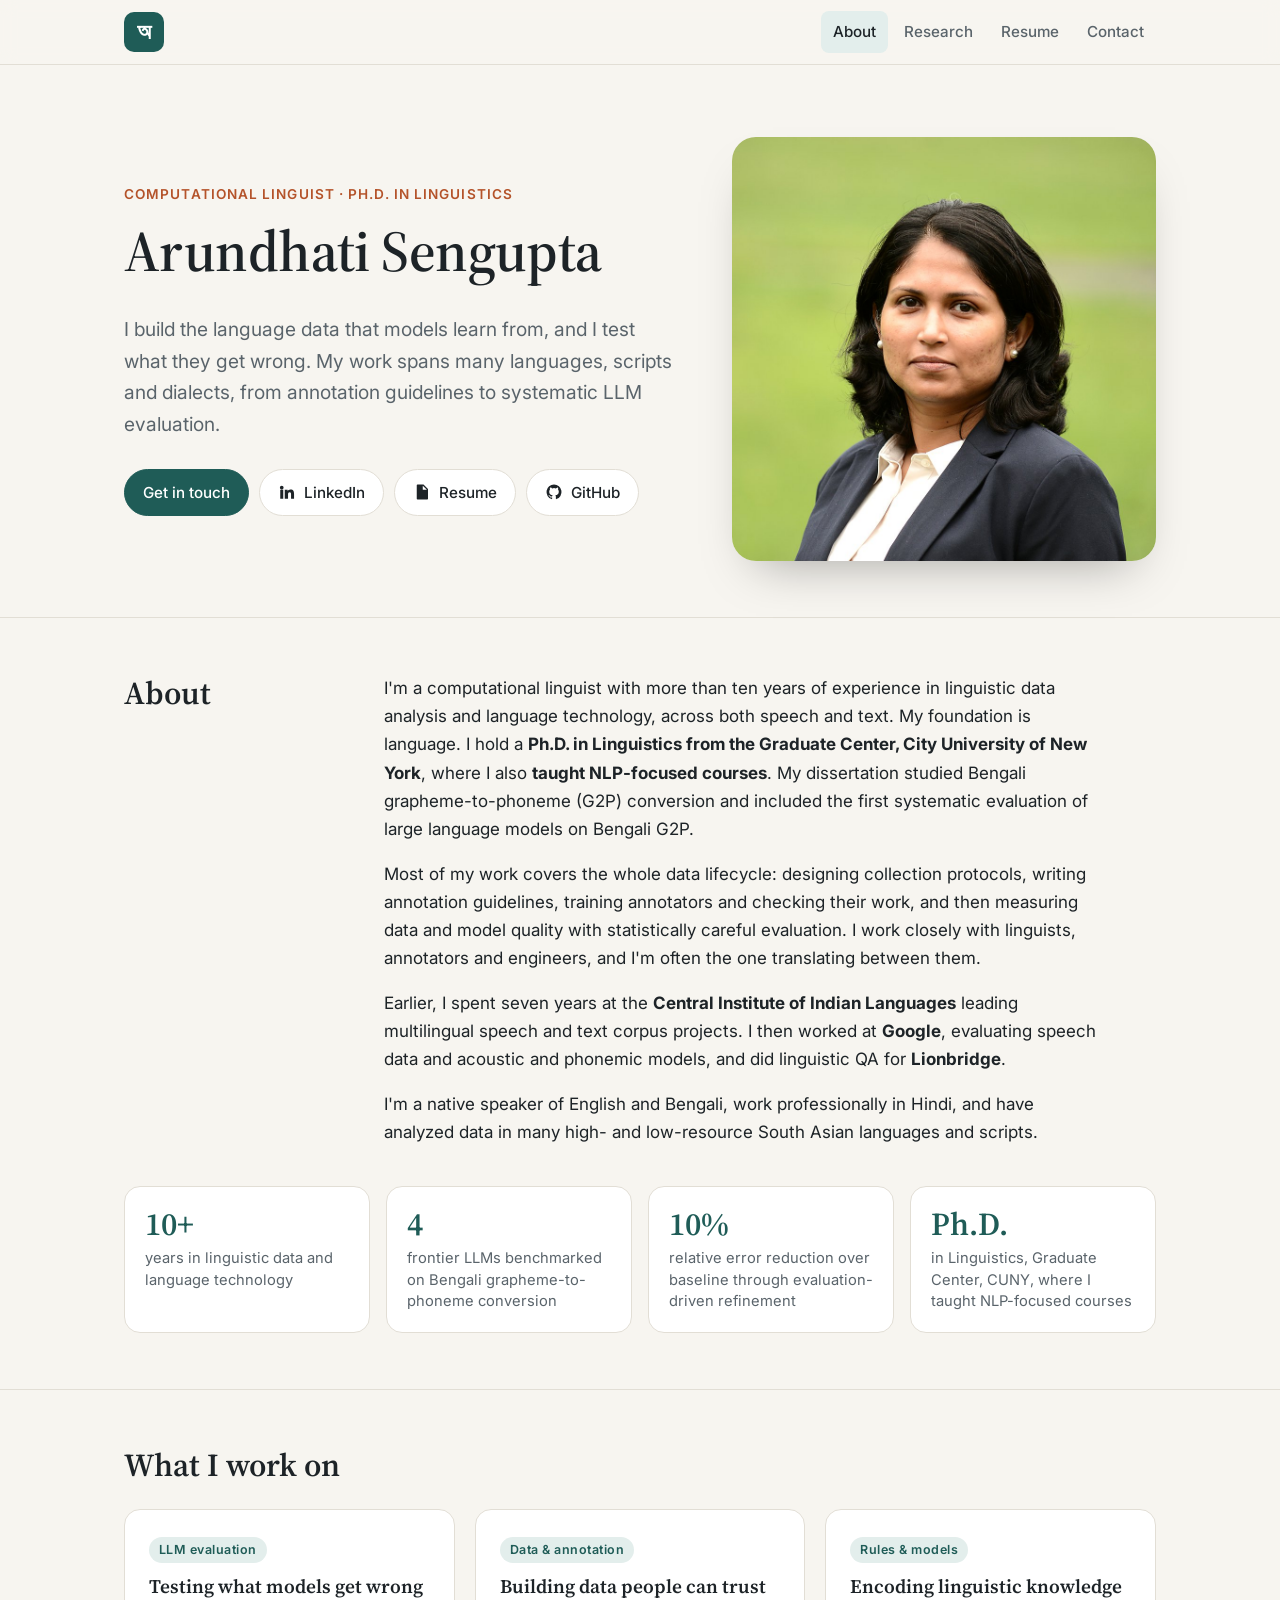
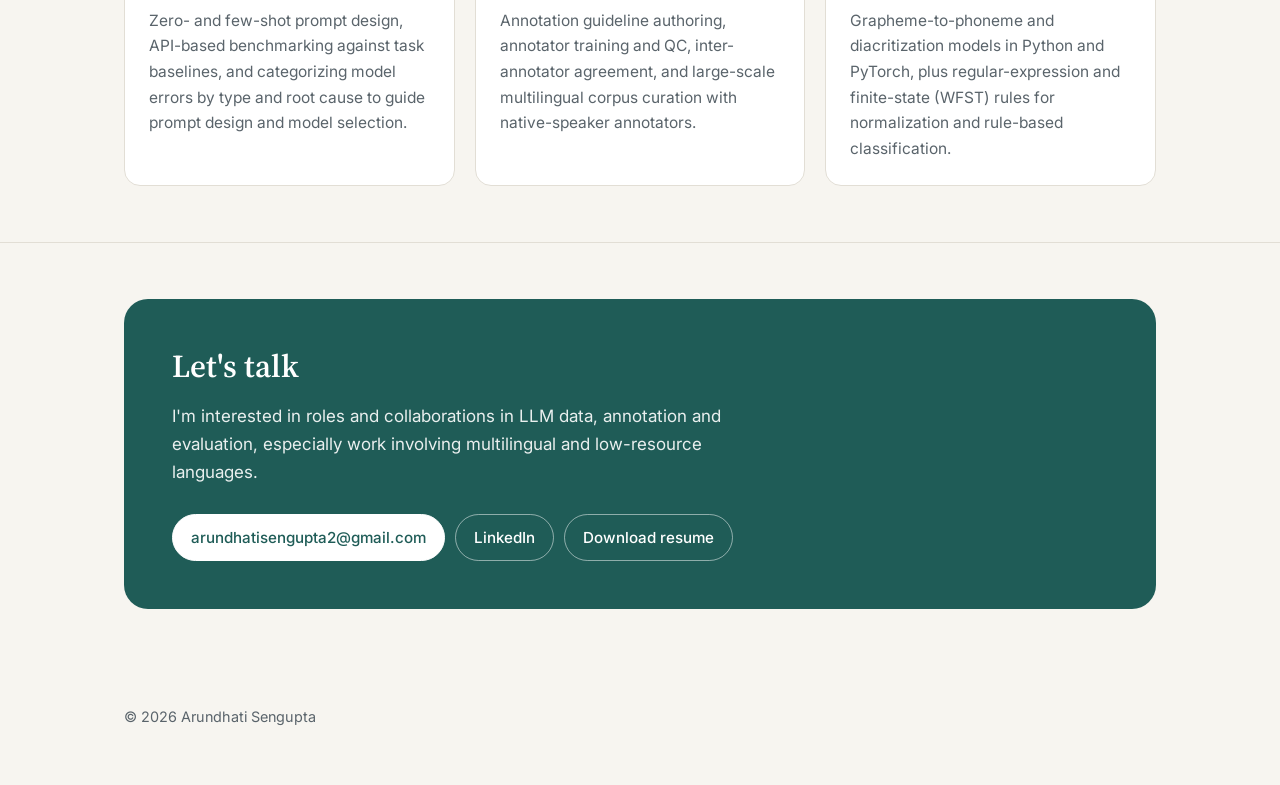
==== index.html @ 84b0c9b2 "Personal website Co-Authored-By: Claude Opus 5.5 <noreply@anthropic.com>" ====
<!DOCTYPE html>
<html lang="en">
<head>
  <meta charset="utf-8">
  <meta name="viewport" content="width=device-width, initial-scale=1">
  <title>Arundhati Sengupta | Computational Linguist</title>
  <meta name="description" content="Arundhati Sengupta: computational linguist working on LLM data, annotation and evaluation across many languages and scripts.">
  <meta property="og:title" content="Arundhati Sengupta | Computational Linguist">
  <meta property="og:description" content="LLM data, annotation and evaluation, grounded in linguistics.">
  <meta property="og:image" content="https://arundhati-sengupta.github.io/images/arundhati-sengupta.jpg">
  <link rel="icon" href="data:image/svg+xml,%3Csvg xmlns='http://www.w3.org/2000/svg' viewBox='0 0 64 64'%3E%3Crect width='64' height='64' rx='14' fill='%231f5c57'/%3E%3Ctext x='32' y='44' font-family='Georgia,serif' font-size='32' fill='%23ffffff' text-anchor='middle'%3E%E0%A6%85%3C/text%3E%3C/svg%3E">
  <link rel="preconnect" href="https://fonts.googleapis.com">
  <link rel="preconnect" href="https://fonts.gstatic.com" crossorigin>
  <link href="https://fonts.googleapis.com/css2?family=Source+Serif+4:opsz,wght@8..60,400;8..60,600&family=Inter:wght@400;500;600&display=swap" rel="stylesheet">
  <link rel="stylesheet" href="site.css">
</head>
<body>

<nav class="nav">
  <div class="wrap">
    <a class="brand" href="index.html" title="Home" lang="bn">অ</a>
    <ul>
      <li><a href="index.html" aria-current="page">About</a></li>
      <li><a href="research.html">Research</a></li>
      <li><a href="resume.html">Resume</a></li>
      <li><a href="#contact">Contact</a></li>
    </ul>
  </div>
</nav>

<header class="hero">
  <div class="wrap">
    <div>
      <p class="eyebrow">Computational Linguist · Ph.D. in Linguistics</p>
      <h1>Arundhati Sengupta</h1>
      <p class="lede">I build the language data that models learn from, and I test what they get wrong. My work spans many languages, scripts and dialects, from annotation guidelines to systematic LLM evaluation.</p>
      <div class="links">
        <a class="btn primary" href="#contact">Get in touch</a>
        <a class="btn" href="https://www.linkedin.com/in/arundhatisengupta/">
          <svg viewBox="0 0 24 24" aria-hidden="true"><path d="M4.98 3.5a2.5 2.5 0 1 1 0 5 2.5 2.5 0 0 1 0-5zM3 9h4v12H3zM9 9h3.8v1.7h.05c.53-1 1.83-2.05 3.77-2.05 4.03 0 4.78 2.65 4.78 6.1V21h-4v-5.6c0-1.34-.02-3.06-1.86-3.06-1.87 0-2.15 1.46-2.15 2.96V21H9z"/></svg>
          LinkedIn</a>
        <a class="btn" href="Arundhati_Sengupta_Resume.pdf">
          <svg viewBox="0 0 24 24" aria-hidden="true"><path d="M6 2h8l6 6v13a1 1 0 0 1-1 1H6a1 1 0 0 1-1-1V3a1 1 0 0 1 1-1zm7 1.5V9h5.5zM8 13h8v1.5H8zm0 3.5h8V18H8z"/></svg>
          Resume</a>
        <a class="btn" href="https://github.com/arundhati-sengupta">
          <svg viewBox="0 0 24 24" aria-hidden="true"><path d="M12 2a10 10 0 0 0-3.16 19.49c.5.09.68-.22.68-.48v-1.7c-2.78.6-3.37-1.34-3.37-1.34-.45-1.16-1.11-1.47-1.11-1.47-.91-.62.07-.61.07-.61 1 .07 1.53 1.03 1.53 1.03.9 1.52 2.34 1.08 2.91.83.09-.65.35-1.08.63-1.33-2.22-.25-4.55-1.11-4.55-4.94 0-1.09.39-1.98 1.03-2.68-.1-.25-.45-1.27.1-2.65 0 0 .84-.27 2.75 1.02a9.6 9.6 0 0 1 5 0c1.91-1.3 2.75-1.02 2.75-1.02.55 1.38.2 2.4.1 2.65.64.7 1.03 1.59 1.03 2.68 0 3.84-2.34 4.68-4.57 4.93.36.31.68.92.68 1.85v2.75c0 .27.18.58.69.48A10 10 0 0 0 12 2z"/></svg>
          GitHub</a>
      </div>
    </div>
    <div class="photo">
      <img src="images/arundhati-sengupta.jpg" alt="Portrait of Arundhati Sengupta" width="900" height="900">
    </div>
  </div>
</header>

<section id="about">
  <div class="wrap section-head">
    <h2>About</h2>
    <div class="prose">
      <p>I'm a computational linguist with more than ten years of experience in linguistic data analysis and language technology, across both speech and text. My foundation is language. I hold a <strong>Ph.D. in Linguistics from the Graduate Center, City University of New York</strong>, where I also <strong>taught NLP-focused courses</strong>. My dissertation studied Bengali grapheme-to-phoneme (G2P) conversion and included the first systematic evaluation of large language models on Bengali G2P.</p>
      <p>Most of my work covers the whole data lifecycle: designing collection protocols, writing annotation guidelines, training annotators and checking their work, and then measuring data and model quality with statistically careful evaluation. I work closely with linguists, annotators and engineers, and I'm often the one translating between them.</p>
      <p>Earlier, I spent seven years at the <strong>Central Institute of Indian Languages</strong> leading multilingual speech and text corpus projects. I then worked at <strong>Google</strong>, evaluating speech data and acoustic and phonemic models, and did linguistic QA for <strong>Lionbridge</strong>.</p>
      <p>I'm a native speaker of English and Bengali, work professionally in Hindi, and have analyzed data in many high- and low-resource South Asian languages and scripts.</p>
    </div>
  </div>
  <div class="wrap">
    <div class="stats">
      <div><strong>10+</strong><span>years in linguistic data and language technology</span></div>
      <div><strong>4</strong><span>frontier LLMs benchmarked on Bengali grapheme-to-phoneme conversion</span></div>
      <div><strong>10%</strong><span>relative error reduction over baseline through evaluation-driven refinement</span></div>
      <div><strong>Ph.D.</strong><span>in Linguistics, Graduate Center, CUNY, where I taught NLP-focused courses</span></div>
    </div>
  </div>
</section>

<section id="focus">
  <div class="wrap">
    <h2>What I work on</h2>
    <div class="cards">
      <div class="card">
        <span class="tag">LLM evaluation</span>
        <h3>Testing what models get wrong</h3>
        <p>Zero- and few-shot prompt design, API-based benchmarking against task baselines, and categorizing model errors by type and root cause to guide prompt design and model selection.</p>
      </div>
      <div class="card">
        <span class="tag">Data &amp; annotation</span>
        <h3>Building data people can trust</h3>
        <p>Annotation guideline authoring, annotator training and QC, inter-annotator agreement, and large-scale multilingual corpus curation with native-speaker annotators.</p>
      </div>
      <div class="card">
        <span class="tag">Rules &amp; models</span>
        <h3>Encoding linguistic knowledge</h3>
        <p>Grapheme-to-phoneme and diacritization models in Python and PyTorch, plus regular-expression and finite-state (WFST) rules for normalization and rule-based classification.</p>
      </div>
    </div>
  </div>
</section>

<section id="contact">
  <div class="wrap">
    <div class="contact">
      <h2>Let's talk</h2>
      <p>I'm interested in roles and collaborations in LLM data, annotation and evaluation, especially work involving multilingual and low-resource languages.</p>
      <div class="links">
        <a class="btn" href="mailto:arundhatisengupta2@gmail.com">arundhatisengupta2@gmail.com</a>
        <a class="btn ghost" href="https://www.linkedin.com/in/arundhatisengupta/">LinkedIn</a>
        <a class="btn ghost" href="Arundhati_Sengupta_Resume.pdf">Download resume</a>
      </div>
    </div>
  </div>
</section>

<footer>
  <div class="wrap">© 2026 Arundhati Sengupta</div>
</footer>

</body>
</html>
---- site.css ----
:root {
  --bg: #f7f5f0;
  --surface: #ffffff;
  --ink: #1d2327;
  --muted: #5a646b;
  --line: #e2ded5;
  --accent: #1f5c57;
  --accent-soft: #e3eeec;
  --accent-ink: #ffffff;
  --warm: #b4532a;
  --serif: "Source Serif 4", Georgia, "Times New Roman", serif;
  --sans: "Inter", system-ui, -apple-system, "Segoe UI", sans-serif;
}

@media (prefers-color-scheme: dark) {
  :root {
    --bg: #14191b;
    --surface: #1b2225;
    --ink: #e8ebe9;
    --muted: #a3adb1;
    --line: #2c3539;
    --accent: #6fb8ae;
    --accent-soft: #1f3331;
    --accent-ink: #0f1a19;
    --warm: #e08a62;
  }
}

* { box-sizing: border-box; }
html { scroll-behavior: smooth; }
body {
  margin: 0;
  background: var(--bg);
  color: var(--ink);
  font: 400 17px/1.65 var(--sans);
  -webkit-font-smoothing: antialiased;
}
img { max-width: 100%; height: auto; display: block; }
a { color: var(--accent); text-underline-offset: 3px; }
a:hover { color: var(--warm); }
h1, h2, h3 { font-family: var(--serif); font-weight: 600; line-height: 1.2; margin: 0 0 .5em; }
h1 { font-size: clamp(2.4rem, 6vw, 3.6rem); letter-spacing: -.01em; }
h2 { font-size: clamp(1.6rem, 3.5vw, 2rem); }
h3 { font-size: 1.2rem; }
p { margin: 0 0 1em; }

.wrap { max-width: 1080px; margin: 0 auto; padding: 0 24px; }

/* Navigation */
.nav {
  position: sticky; top: 0; z-index: 10;
  background: color-mix(in srgb, var(--bg) 88%, transparent);
  backdrop-filter: blur(8px);
  border-bottom: 1px solid var(--line);
}
.nav .wrap { display: flex; align-items: center; justify-content: space-between; height: 64px; }
.brand {
  display: grid; place-items: center;
  width: 40px; height: 40px; border-radius: 10px;
  background: var(--accent); color: var(--accent-ink);
  font: 600 1.35rem/1 var(--serif); text-decoration: none;
}
.brand:hover { color: var(--accent-ink); background: var(--warm); }
.nav ul { display: flex; gap: 4px; list-style: none; margin: 0; padding: 0; }
.nav a:not(.brand) {
  display: block; padding: 8px 12px; border-radius: 8px;
  color: var(--muted); text-decoration: none; font-weight: 500; font-size: .95rem;
}
.nav a:not(.brand):hover, .nav a[aria-current="page"] { color: var(--ink); background: var(--accent-soft); }

/* Hero */
.hero { padding: 72px 0 56px; }
.hero .wrap { display: grid; grid-template-columns: 1.3fr 1fr; gap: 56px; align-items: center; }
.eyebrow {
  color: var(--warm); font-weight: 600; font-size: .85rem;
  letter-spacing: .08em; text-transform: uppercase; margin-bottom: .8em;
}
.lede { font-size: 1.2rem; color: var(--muted); max-width: 36em; }
.links { display: flex; flex-wrap: wrap; gap: 10px; margin-top: 28px; }
.btn {
  display: inline-flex; align-items: center; gap: 8px;
  padding: 10px 18px; border-radius: 999px;
  border: 1px solid var(--line); background: var(--surface);
  color: var(--ink); text-decoration: none; font-weight: 500; font-size: .95rem;
}
.btn svg { width: 18px; height: 18px; fill: currentColor; }
.btn:hover { border-color: var(--accent); color: var(--accent); }
.btn.primary { background: var(--accent); border-color: var(--accent); color: var(--accent-ink); }
.btn.primary:hover { background: var(--warm); border-color: var(--warm); color: var(--accent-ink); }
.photo img {
  border-radius: 24px; aspect-ratio: 1; object-fit: cover;
  box-shadow: 0 24px 48px -24px rgba(0, 0, 0, .35);
}

/* Sections */
section { padding: 56px 0; border-top: 1px solid var(--line); }
.section-head { display: grid; grid-template-columns: 220px 1fr; gap: 40px; }
.prose { max-width: 42em; }
.prose p:last-child { margin-bottom: 0; }

.stats {
  display: grid; grid-template-columns: repeat(4, 1fr); gap: 16px; margin-top: 40px;
}
.stats div { background: var(--surface); border: 1px solid var(--line); border-radius: 16px; padding: 20px; }
.stats strong { display: block; font: 600 2rem/1.1 var(--serif); color: var(--accent); margin-bottom: 6px; }
.stats span { color: var(--muted); font-size: .92rem; line-height: 1.45; display: block; }

.cards { display: grid; grid-template-columns: repeat(3, 1fr); gap: 20px; margin-top: 24px; }
.card { background: var(--surface); border: 1px solid var(--line); border-radius: 16px; padding: 24px; }
.card p { color: var(--muted); margin: 0; font-size: .97rem; }
.tag {
  display: inline-block; font-size: .78rem; font-weight: 600; letter-spacing: .04em;
  color: var(--accent); background: var(--accent-soft);
  padding: 3px 10px; border-radius: 999px; margin-bottom: 12px;
}

/* Page header (inner pages) */
.page-head { padding: 64px 0 32px; }
.page-head .lede { margin: 0; }

/* Timeline / entries */
.entry { display: grid; grid-template-columns: 180px 1fr; gap: 32px; padding: 24px 0; border-top: 1px solid var(--line); }
.entry:first-of-type { border-top: 0; }
.entry .when { color: var(--muted); font-size: .92rem; padding-top: 4px; }
.entry h3 { margin-bottom: .15em; }
.entry .where { color: var(--warm); font-weight: 500; margin-bottom: .6em; }
.entry ul { margin: 0; padding-left: 1.1em; }
.entry li { margin-bottom: .4em; }
.entry li::marker { color: var(--accent); }

.skills { display: grid; grid-template-columns: repeat(2, 1fr); gap: 20px; }
.skills h3 { font-family: var(--sans); font-size: .85rem; letter-spacing: .06em; text-transform: uppercase; color: var(--accent); }
.skills p { margin: 0; color: var(--muted); }

.pubs { list-style: none; margin: 0; padding: 0; }
.pubs li { padding: 18px 0; border-top: 1px solid var(--line); }
.pubs li:first-child { border-top: 0; }
.pubs .year { font-weight: 600; color: var(--accent); margin-right: 8px; }

/* Contact */
.contact { background: var(--accent); color: var(--accent-ink); border-radius: 24px; padding: 48px; }
.contact h2 { color: var(--accent-ink); }
.contact p { opacity: .9; max-width: 36em; }
.contact .btn { background: var(--accent-ink); color: var(--accent); border-color: var(--accent-ink); }
.contact .btn:hover { background: transparent; color: var(--accent-ink); }
.contact .btn.ghost { background: transparent; color: var(--accent-ink); border-color: color-mix(in srgb, var(--accent-ink) 50%, transparent); }
.contact .btn.ghost:hover { border-color: var(--accent-ink); }

footer { padding: 40px 0 56px; color: var(--muted); font-size: .9rem; }

/* Responsive */
@media (max-width: 860px) {
  .hero .wrap { grid-template-columns: 1fr; gap: 32px; }
  .hero .photo { order: -1; max-width: 280px; }
  .section-head { grid-template-columns: 1fr; gap: 8px; }
  .stats { grid-template-columns: repeat(2, 1fr); }
  .cards, .skills { grid-template-columns: 1fr; }
  .entry { grid-template-columns: 1fr; gap: 4px; }
}
@media (max-width: 520px) {
  .wrap { padding: 0 16px; }
  .hero { padding: 40px 0; }
  .nav a:not(.brand) { padding: 8px 8px; font-size: .9rem; }
  .contact { padding: 32px 24px; }
}
@media (max-width: 400px) {
  .brand { width: 34px; height: 34px; font-size: 1.15rem; }
  .nav a:not(.brand) { padding: 6px 6px; font-size: .85rem; }
}
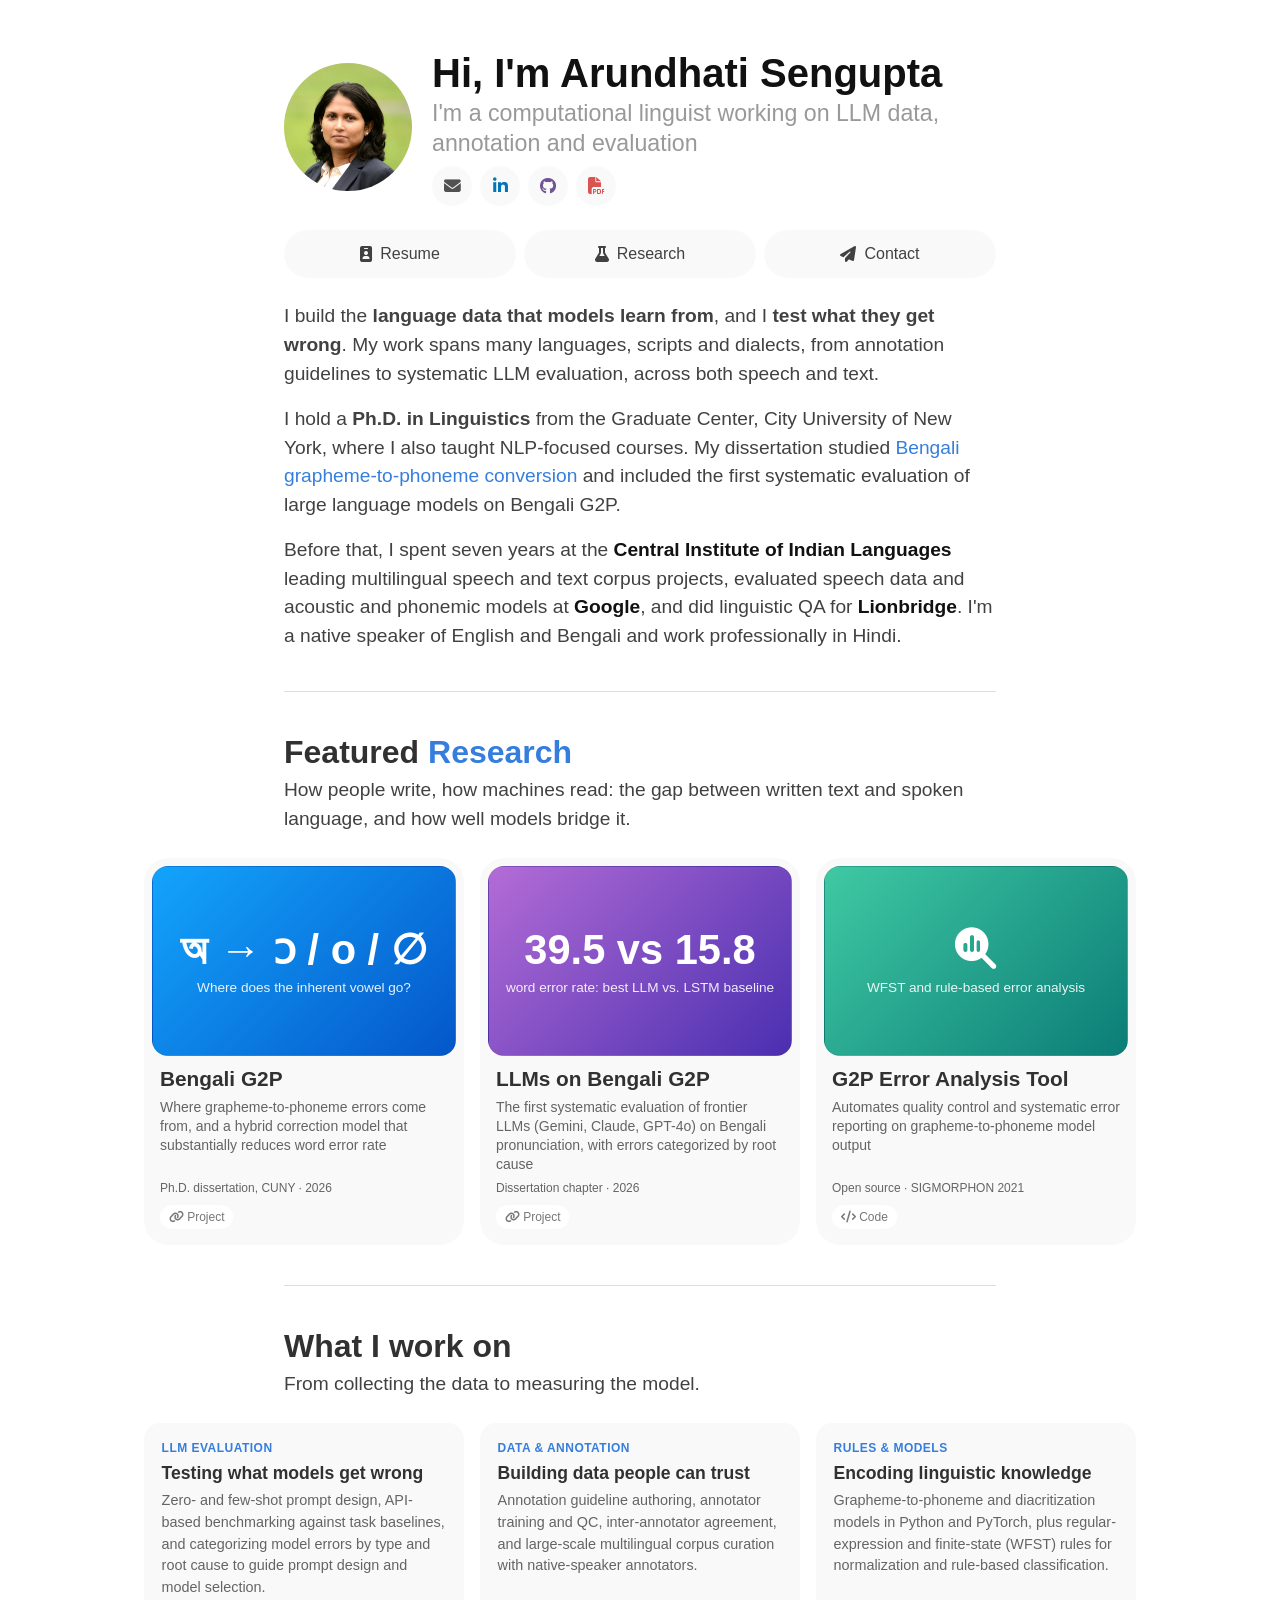
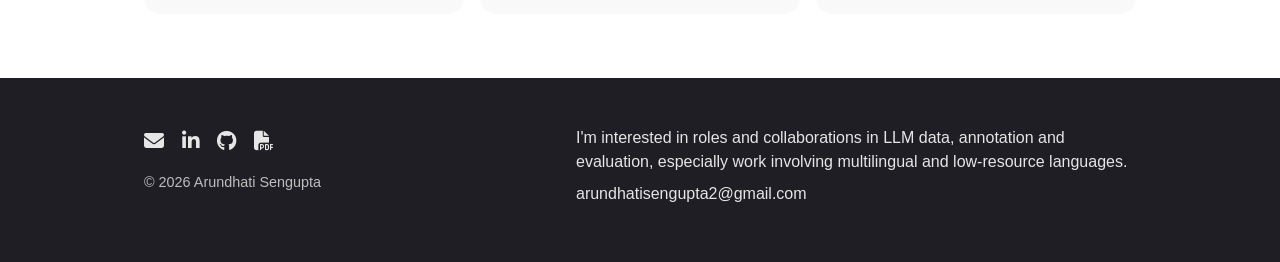
==== commit 5ae62650: "Redesign site and update resume to latest CV Co-Authored-By: Claude Opus 5.5 <noreply@anthropic.com>" ====
--- a/index.html
+++ b/index.html
@@ -8,110 +8,120 @@
   <meta property="og:title" content="Arundhati Sengupta | Computational Linguist">
   <meta property="og:description" content="LLM data, annotation and evaluation, grounded in linguistics.">
   <meta property="og:image" content="https://arundhati-sengupta.github.io/images/arundhati-sengupta.jpg">
-  <link rel="icon" href="data:image/svg+xml,%3Csvg xmlns='http://www.w3.org/2000/svg' viewBox='0 0 64 64'%3E%3Crect width='64' height='64' rx='14' fill='%231f5c57'/%3E%3Ctext x='32' y='44' font-family='Georgia,serif' font-size='32' fill='%23ffffff' text-anchor='middle'%3E%E0%A6%85%3C/text%3E%3C/svg%3E">
-  <link rel="preconnect" href="https://fonts.googleapis.com">
-  <link rel="preconnect" href="https://fonts.gstatic.com" crossorigin>
-  <link href="https://fonts.googleapis.com/css2?family=Source+Serif+4:opsz,wght@8..60,400;8..60,600&family=Inter:wght@400;500;600&display=swap" rel="stylesheet">
+  <link rel="icon" href="data:image/svg+xml,%3Csvg xmlns='http://www.w3.org/2000/svg' viewBox='0 0 64 64'%3E%3Crect width='64' height='64' rx='32' fill='%23357edd'/%3E%3Ctext x='32' y='44' font-family='Georgia,serif' font-size='32' fill='%23ffffff' text-anchor='middle'%3E%E0%A6%85%3C/text%3E%3C/svg%3E">
+  <link rel="stylesheet" href="https://cdnjs.cloudflare.com/ajax/libs/font-awesome/6.7.1/css/all.min.css">
   <link rel="stylesheet" href="site.css">
 </head>
 <body>
 
-<nav class="nav">
-  <div class="wrap">
-    <a class="brand" href="index.html" title="Home" lang="bn">অ</a>
-    <ul>
-      <li><a href="index.html" aria-current="page">About</a></li>
-      <li><a href="research.html">Research</a></li>
-      <li><a href="resume.html">Resume</a></li>
-      <li><a href="#contact">Contact</a></li>
-    </ul>
-  </div>
-</nav>
-
-<header class="hero">
-  <div class="wrap">
-    <div>
-      <p class="eyebrow">Computational Linguist · Ph.D. in Linguistics</p>
-      <h1>Arundhati Sengupta</h1>
-      <p class="lede">I build the language data that models learn from, and I test what they get wrong. My work spans many languages, scripts and dialects, from annotation guidelines to systematic LLM evaluation.</p>
-      <div class="links">
-        <a class="btn primary" href="#contact">Get in touch</a>
-        <a class="btn" href="https://www.linkedin.com/in/arundhatisengupta/">
-          <svg viewBox="0 0 24 24" aria-hidden="true"><path d="M4.98 3.5a2.5 2.5 0 1 1 0 5 2.5 2.5 0 0 1 0-5zM3 9h4v12H3zM9 9h3.8v1.7h.05c.53-1 1.83-2.05 3.77-2.05 4.03 0 4.78 2.65 4.78 6.1V21h-4v-5.6c0-1.34-.02-3.06-1.86-3.06-1.87 0-2.15 1.46-2.15 2.96V21H9z"/></svg>
-          LinkedIn</a>
-        <a class="btn" href="Arundhati_Sengupta_Resume.pdf">
-          <svg viewBox="0 0 24 24" aria-hidden="true"><path d="M6 2h8l6 6v13a1 1 0 0 1-1 1H6a1 1 0 0 1-1-1V3a1 1 0 0 1 1-1zm7 1.5V9h5.5zM8 13h8v1.5H8zm0 3.5h8V18H8z"/></svg>
-          Resume</a>
-        <a class="btn" href="https://github.com/arundhati-sengupta">
-          <svg viewBox="0 0 24 24" aria-hidden="true"><path d="M12 2a10 10 0 0 0-3.16 19.49c.5.09.68-.22.68-.48v-1.7c-2.78.6-3.37-1.34-3.37-1.34-.45-1.16-1.11-1.47-1.11-1.47-.91-.62.07-.61.07-.61 1 .07 1.53 1.03 1.53 1.03.9 1.52 2.34 1.08 2.91.83.09-.65.35-1.08.63-1.33-2.22-.25-4.55-1.11-4.55-4.94 0-1.09.39-1.98 1.03-2.68-.1-.25-.45-1.27.1-2.65 0 0 .84-.27 2.75 1.02a9.6 9.6 0 0 1 5 0c1.91-1.3 2.75-1.02 2.75-1.02.55 1.38.2 2.4.1 2.65.64.7 1.03 1.59 1.03 2.68 0 3.84-2.34 4.68-4.57 4.93.36.31.68.92.68 1.85v2.75c0 .27.18.58.69.48A10 10 0 0 0 12 2z"/></svg>
-          GitHub</a>
+<main>
+  <section class="text intro">
+    <div class="intro-head">
+      <img class="intro-photo" src="images/arundhati-sengupta.jpg" alt="Portrait of Arundhati Sengupta" width="900" height="900">
+      <div>
+        <h1 class="intro-title">Hi, I'm Arundhati Sengupta</h1>
+        <div class="intro-subtitle">I'm a computational linguist working on LLM data, annotation and evaluation</div>
+        <div class="socials">
+          <a class="social" href="mailto:arundhatisengupta2@gmail.com" title="Email"><i class="fas fa-envelope" style="color:#515151"></i></a>
+          <a class="social" href="https://www.linkedin.com/in/arundhatisengupta/" title="LinkedIn"><i class="fab fa-linkedin-in" style="color:#0077b5"></i></a>
+          <a class="social" href="https://github.com/arundhati-sengupta" title="GitHub"><i class="fab fa-github" style="color:#6e5494"></i></a>
+          <a class="social" href="Arundhati_Sengupta_Resume.pdf" title="Resume (PDF)"><i class="fas fa-file-pdf" style="color:#d9534f"></i></a>
+        </div>
       </div>
     </div>
-    <div class="photo">
-      <img src="images/arundhati-sengupta.jpg" alt="Portrait of Arundhati Sengupta" width="900" height="900">
+
+    <div class="quick-links">
+      <a class="pill" href="resume.html"><i class="fas fa-id-badge icon-space"></i>Resume</a>
+      <a class="pill" href="research.html"><i class="fas fa-flask icon-space"></i>Research</a>
+      <a class="pill" href="#contact"><i class="fas fa-paper-plane icon-space"></i>Contact</a>
     </div>
-  </div>
-</header>
 
-<section id="about">
-  <div class="wrap section-head">
-    <h2>About</h2>
-    <div class="prose">
-      <p>I'm a computational linguist with more than ten years of experience in linguistic data analysis and language technology, across both speech and text. My foundation is language. I hold a <strong>Ph.D. in Linguistics from the Graduate Center, City University of New York</strong>, where I also <strong>taught NLP-focused courses</strong>. My dissertation studied Bengali grapheme-to-phoneme (G2P) conversion and included the first systematic evaluation of large language models on Bengali G2P.</p>
-      <p>Most of my work covers the whole data lifecycle: designing collection protocols, writing annotation guidelines, training annotators and checking their work, and then measuring data and model quality with statistically careful evaluation. I work closely with linguists, annotators and engineers, and I'm often the one translating between them.</p>
-      <p>Earlier, I spent seven years at the <strong>Central Institute of Indian Languages</strong> leading multilingual speech and text corpus projects. I then worked at <strong>Google</strong>, evaluating speech data and acoustic and phonemic models, and did linguistic QA for <strong>Lionbridge</strong>.</p>
-      <p>I'm a native speaker of English and Bengali, work professionally in Hindi, and have analyzed data in many high- and low-resource South Asian languages and scripts.</p>
+    <p>I build the <b>language data that models learn from</b>, and I <b>test what they get wrong</b>. My work spans many languages, scripts and dialects, from annotation guidelines to systematic LLM evaluation, across both speech and text.</p>
+    <p>I hold a <b>Ph.D. in Linguistics</b> from the Graduate Center, City University of New York, where I also taught NLP-focused courses. My dissertation studied <a href="research.html">Bengali grapheme-to-phoneme conversion</a> and included the first systematic evaluation of large language models on Bengali G2P.</p>
+    <p>Before that, I spent seven years at the <span class="logo-word">Central Institute of Indian Languages</span> leading multilingual speech and text corpus projects, evaluated speech data and acoustic and phonemic models at <span class="logo-word">Google</span>, and did linguistic QA for <span class="logo-word">Lionbridge</span>. I'm a native speaker of English and Bengali and work professionally in Hindi.</p>
+  </section>
+
+  <div class="text"><hr></div>
+
+  <section class="text">
+    <h2 class="feature-title">Featured <a href="research.html">Research</a></h2>
+    <p class="feature-text">How people write, how machines read: the gap between written text and spoken language, and how well models bridge it.</p>
+  </section>
+  <section class="page">
+    <div class="covers">
+      <div class="cover">
+        <a href="research.html#dissertation" class="cover-art art-blue"><span><span class="big"><span lang="bn">অ</span> → ɔ / o / ∅</span><span class="small">Where does the inherent vowel go?</span></span></a>
+        <div class="cover-inner">
+          <div class="cover-title"><a href="research.html#dissertation">Bengali G2P</a></div>
+          <div class="cover-subtitle">Where grapheme-to-phoneme errors come from, and a hybrid correction model that substantially reduces word error rate</div>
+          <div class="cover-venue">Ph.D. dissertation, CUNY · 2026</div>
+          <div class="tags"><a href="research.html#dissertation"><i class="fas fa-link"></i> Project</a></div>
+        </div>
+      </div>
+      <div class="cover">
+        <a href="research.html#llm" class="cover-art art-violet"><span><span class="big">39.5 vs 15.8</span><span class="small">word error rate: best LLM vs. LSTM baseline</span></span></a>
+        <div class="cover-inner">
+          <div class="cover-title"><a href="research.html#llm">LLMs on Bengali G2P</a></div>
+          <div class="cover-subtitle">The first systematic evaluation of frontier LLMs (Gemini, Claude, GPT-4o) on Bengali pronunciation, with errors categorized by root cause</div>
+          <div class="cover-venue">Dissertation chapter · 2026</div>
+          <div class="tags"><a href="research.html#llm"><i class="fas fa-link"></i> Project</a></div>
+        </div>
+      </div>
+      <div class="cover">
+        <a href="https://github.com/arundhati-sengupta/g2pErrorAnalysis" class="cover-art art-teal"><span><span class="big"><i class="fas fa-magnifying-glass-chart"></i></span><span class="small">WFST and rule-based error analysis</span></span></a>
+        <div class="cover-inner">
+          <div class="cover-title"><a href="https://github.com/arundhati-sengupta/g2pErrorAnalysis">G2P Error Analysis Tool</a></div>
+          <div class="cover-subtitle">Automates quality control and systematic error reporting on grapheme-to-phoneme model output</div>
+          <div class="cover-venue">Open source · SIGMORPHON 2021</div>
+          <div class="tags"><a href="https://github.com/arundhati-sengupta/g2pErrorAnalysis"><i class="fas fa-code"></i> Code</a></div>
+        </div>
+      </div>
     </div>
-  </div>
-  <div class="wrap">
-    <div class="stats">
-      <div><strong>10+</strong><span>years in linguistic data and language technology</span></div>
-      <div><strong>4</strong><span>frontier LLMs benchmarked on Bengali grapheme-to-phoneme conversion</span></div>
-      <div><strong>10%</strong><span>relative error reduction over baseline through evaluation-driven refinement</span></div>
-      <div><strong>Ph.D.</strong><span>in Linguistics, Graduate Center, CUNY, where I taught NLP-focused courses</span></div>
-    </div>
-  </div>
-</section>
+  </section>
 
-<section id="focus">
-  <div class="wrap">
-    <h2>What I work on</h2>
-    <div class="cards">
-      <div class="card">
-        <span class="tag">LLM evaluation</span>
+  <div class="text"><hr></div>
+
+  <section class="text">
+    <h2 class="feature-title">What I work on</h2>
+    <p class="feature-text">From collecting the data to measuring the model.</p>
+  </section>
+  <section class="page">
+    <div class="projects">
+      <div class="project">
+        <div class="kicker">LLM evaluation</div>
         <h3>Testing what models get wrong</h3>
         <p>Zero- and few-shot prompt design, API-based benchmarking against task baselines, and categorizing model errors by type and root cause to guide prompt design and model selection.</p>
       </div>
-      <div class="card">
-        <span class="tag">Data &amp; annotation</span>
+      <div class="project">
+        <div class="kicker">Data &amp; annotation</div>
         <h3>Building data people can trust</h3>
         <p>Annotation guideline authoring, annotator training and QC, inter-annotator agreement, and large-scale multilingual corpus curation with native-speaker annotators.</p>
       </div>
-      <div class="card">
-        <span class="tag">Rules &amp; models</span>
+      <div class="project">
+        <div class="kicker">Rules &amp; models</div>
         <h3>Encoding linguistic knowledge</h3>
         <p>Grapheme-to-phoneme and diacritization models in Python and PyTorch, plus regular-expression and finite-state (WFST) rules for normalization and rule-based classification.</p>
       </div>
     </div>
-  </div>
-</section>
+  </section>
+</main>
 
-<section id="contact">
-  <div class="wrap">
-    <div class="contact">
-      <h2>Let's talk</h2>
+<footer id="contact">
+  <div class="page">
+    <div>
+      <div class="footer-icons">
+        <a href="mailto:arundhatisengupta2@gmail.com" title="Email"><i class="fas fa-envelope"></i></a>
+        <a href="https://www.linkedin.com/in/arundhatisengupta/" title="LinkedIn"><i class="fab fa-linkedin-in"></i></a>
+        <a href="https://github.com/arundhati-sengupta" title="GitHub"><i class="fab fa-github"></i></a>
+        <a href="Arundhati_Sengupta_Resume.pdf" title="Resume (PDF)"><i class="fas fa-file-pdf"></i></a>
+      </div>
+      <p class="footer-small">© 2026 Arundhati Sengupta</p>
+    </div>
+    <div>
       <p>I'm interested in roles and collaborations in LLM data, annotation and evaluation, especially work involving multilingual and low-resource languages.</p>
-      <div class="links">
-        <a class="btn" href="mailto:arundhatisengupta2@gmail.com">arundhatisengupta2@gmail.com</a>
-        <a class="btn ghost" href="https://www.linkedin.com/in/arundhatisengupta/">LinkedIn</a>
-        <a class="btn ghost" href="Arundhati_Sengupta_Resume.pdf">Download resume</a>
-      </div>
+      <p><a href="mailto:arundhatisengupta2@gmail.com">arundhatisengupta2@gmail.com</a></p>
     </div>
   </div>
-</section>
-
-<footer>
-  <div class="wrap">© 2026 Arundhati Sengupta</div>
 </footer>
 
 </body>
--- a/site.css
+++ b/site.css
@@ -1,169 +1,168 @@
 :root {
-  --bg: #f7f5f0;
-  --surface: #ffffff;
-  --ink: #1d2327;
-  --muted: #5a646b;
-  --line: #e2ded5;
-  --accent: #1f5c57;
-  --accent-soft: #e3eeec;
-  --accent-ink: #ffffff;
-  --warm: #b4532a;
-  --serif: "Source Serif 4", Georgia, "Times New Roman", serif;
-  --sans: "Inter", system-ui, -apple-system, "Segoe UI", sans-serif;
+  --ink: #414141;
+  --ink-strong: #111111;
+  --title: #313131;
+  --muted: rgba(0, 0, 0, .6);
+  --faint: #999999;
+  --line: #dddddd;
+  --bg: #ffffff;
+  --tint: rgba(0, 0, 0, .025);
+  --tint-hover: rgba(0, 0, 0, .05);
+  --link: #357edd;
+  --link-hover: #00449e;
+  --footer-bg: #1e1e24;
+  --footer-ink: #e6e6e6;
+  --sans: -apple-system, BlinkMacSystemFont, "Segoe UI", Roboto, Helvetica, Arial, sans-serif;
 }
 
-@media (prefers-color-scheme: dark) {
-  :root {
-    --bg: #14191b;
-    --surface: #1b2225;
-    --ink: #e8ebe9;
-    --muted: #a3adb1;
-    --line: #2c3539;
-    --accent: #6fb8ae;
-    --accent-soft: #1f3331;
-    --accent-ink: #0f1a19;
-    --warm: #e08a62;
-  }
+* { box-sizing: border-box; -webkit-font-smoothing: antialiased; }
+html { font: 16px/1.5 var(--sans); scroll-behavior: smooth; }
+body { margin: 0; color: var(--ink); background: var(--bg); }
+img { display: block; max-width: 100%; }
+a { color: var(--link); text-decoration: none; }
+a:hover { color: var(--link-hover); text-decoration: underline; text-decoration-color: #aaa; }
+h1, h2, h3 { color: var(--title); line-height: 1.25; margin: 1rem 0 .5rem; }
+h2 { font-size: 2rem; font-weight: 600; }
+h3 { font-size: 1.25rem; font-weight: 600; }
+p { margin: .75rem 0; }
+hr { border: 0; border-top: 1px solid var(--line); margin: 2.5rem 0; }
+.icon-space { margin-right: .5rem; }
+
+/* Layout */
+.text { max-width: 760px; margin: 0 auto; padding: 0 24px; }
+.page { max-width: 1040px; margin: 0 auto; padding: 0 24px; }
+
+/* Masthead (inner pages) */
+.masthead { border-bottom: 1px solid var(--line); }
+.masthead .page { display: flex; align-items: center; justify-content: space-between; gap: 1rem; min-height: 60px; flex-wrap: wrap; padding-top: .5rem; padding-bottom: .5rem; }
+.masthead .name { font-size: 1.25rem; font-weight: 600; color: var(--ink); }
+.masthead .name:hover { text-decoration: none; color: var(--ink-strong); }
+.masthead nav { display: flex; flex-wrap: wrap; gap: .25rem; font-size: .9rem; }
+
+/* Pills (nav and buttons) */
+.pill {
+  display: inline-flex; align-items: center; justify-content: center;
+  background: var(--tint); color: var(--ink); font-weight: 500;
+  border-radius: 5rem; padding: .5rem .9rem;
+  transition: all .2s ease-in-out;
 }
+.pill:hover { background: var(--tint-hover); color: var(--ink); text-decoration: none; transform: scale(1.03); }
+.pill[aria-current="page"] { background: #e4f2ff; color: var(--link); }
 
-* { box-sizing: border-box; }
-html { scroll-behavior: smooth; }
-body {
-  margin: 0;
-  background: var(--bg);
-  color: var(--ink);
-  font: 400 17px/1.65 var(--sans);
-  -webkit-font-smoothing: antialiased;
+/* Intro (home) */
+.intro { margin-top: 3rem; font-size: 1.2rem; }
+.intro-head { display: flex; align-items: center; gap: 1.25rem; margin-bottom: 1.25rem; }
+.intro-photo { width: 8rem; height: 8rem; border-radius: 50%; object-fit: cover; flex: none; }
+.intro-title { font-size: 2.5rem; font-weight: 600; color: var(--ink-strong); margin: 0; }
+.intro-subtitle { font-size: 1.45rem; color: var(--faint); line-height: 1.3; }
+.socials { display: flex; gap: .5rem; margin-top: .5rem; }
+.social {
+  display: grid; place-items: center; width: 2.5rem; height: 2.5rem;
+  border-radius: 50%; background: var(--tint); font-size: 1.05rem;
+  transition: all .2s ease-in-out;
 }
-img { max-width: 100%; height: auto; display: block; }
-a { color: var(--accent); text-underline-offset: 3px; }
-a:hover { color: var(--warm); }
-h1, h2, h3 { font-family: var(--serif); font-weight: 600; line-height: 1.2; margin: 0 0 .5em; }
-h1 { font-size: clamp(2.4rem, 6vw, 3.6rem); letter-spacing: -.01em; }
-h2 { font-size: clamp(1.6rem, 3.5vw, 2rem); }
-h3 { font-size: 1.2rem; }
-p { margin: 0 0 1em; }
+.social:hover { background: var(--tint-hover); text-decoration: none; transform: scale(1.08); }
+.quick-links { display: grid; grid-template-columns: repeat(3, 1fr); gap: .5rem; margin: 1.5rem 0; }
+.quick-links .pill { padding: .75rem; font-size: 1rem; }
+.intro p { margin: 0 0 1rem; }
+.logo-word { font-weight: 600; color: var(--ink-strong); }
 
-.wrap { max-width: 1080px; margin: 0 auto; padding: 0 24px; }
+/* Feature headings */
+.feature-title { font-size: 2rem; font-weight: 600; margin: 0; }
+.feature-text { font-size: 1.2rem; margin: .25rem 0 1.5rem; }
 
-/* Navigation */
-.nav {
-  position: sticky; top: 0; z-index: 10;
-  background: color-mix(in srgb, var(--bg) 88%, transparent);
-  backdrop-filter: blur(8px);
-  border-bottom: 1px solid var(--line);
+/* Cover cards */
+.covers { display: grid; grid-template-columns: repeat(3, 1fr); gap: 1rem; }
+.cover {
+  display: flex; flex-direction: column;
+  background: var(--tint); border-radius: 1.5rem; padding: .5rem;
+  transition: all .2s ease-in-out;
 }
-.nav .wrap { display: flex; align-items: center; justify-content: space-between; height: 64px; }
-.brand {
-  display: grid; place-items: center;
-  width: 40px; height: 40px; border-radius: 10px;
-  background: var(--accent); color: var(--accent-ink);
-  font: 600 1.35rem/1 var(--serif); text-decoration: none;
+.cover:hover { background: var(--tint-hover); transform: scale(1.03); }
+.cover-art {
+  aspect-ratio: 16 / 10; border-radius: 1rem; border: 1px solid rgba(0, 0, 0, .05);
+  display: grid; place-items: center; text-align: center; padding: 1rem;
+  color: #fff; font-weight: 600; line-height: 1.2;
 }
-.brand:hover { color: var(--accent-ink); background: var(--warm); }
-.nav ul { display: flex; gap: 4px; list-style: none; margin: 0; padding: 0; }
-.nav a:not(.brand) {
-  display: block; padding: 8px 12px; border-radius: 8px;
-  color: var(--muted); text-decoration: none; font-weight: 500; font-size: .95rem;
-}
-.nav a:not(.brand):hover, .nav a[aria-current="page"] { color: var(--ink); background: var(--accent-soft); }
+.cover-art .big { font-size: 2.6rem; display: block; }
+.cover-art .small { font-size: .85rem; font-weight: 500; opacity: .9; display: block; margin-top: .35rem; }
+.art-blue { background: linear-gradient(135deg, #13a4fc 0%, #0457c9 100%); }
+.art-teal { background: linear-gradient(135deg, #3fc9a3 0%, #0b7d77 100%); }
+.art-violet { background: linear-gradient(135deg, #b36cd6 0%, #4a2fb0 100%); }
+.art-amber { background: linear-gradient(135deg, #fbc65f 0%, #e9662a 100%); }
+.art-rose { background: linear-gradient(135deg, #f5728a 0%, #a8174f 100%); }
+.art-slate { background: linear-gradient(135deg, #7f93b5 0%, #3c4a6b 100%); }
+.cover-inner { padding: .6rem .5rem .5rem; display: flex; flex-direction: column; flex: 1; }
+.cover-title { font-size: 1.3rem; font-weight: 600; color: var(--title); line-height: 1.3; }
+.cover-title a { color: var(--title); }
+.cover-subtitle { font-size: .875rem; color: var(--muted); line-height: 1.35; padding: .35rem 0; flex: 1; }
+.cover-venue { font-size: .75rem; font-weight: 500; color: var(--muted); padding-bottom: .5rem; }
+.tags { display: flex; flex-wrap: wrap; gap: .3rem; font-size: .75rem; }
+.tags a, .tags span { background: #fff; color: #777; padding: .2rem .55rem; border-radius: 1rem; white-space: nowrap; }
+.tags a:hover { background: var(--link); color: #fff; text-decoration: none; }
 
-/* Hero */
-.hero { padding: 72px 0 56px; }
-.hero .wrap { display: grid; grid-template-columns: 1.3fr 1fr; gap: 56px; align-items: center; }
-.eyebrow {
-  color: var(--warm); font-weight: 600; font-size: .85rem;
-  letter-spacing: .08em; text-transform: uppercase; margin-bottom: .8em;
-}
-.lede { font-size: 1.2rem; color: var(--muted); max-width: 36em; }
-.links { display: flex; flex-wrap: wrap; gap: 10px; margin-top: 28px; }
-.btn {
-  display: inline-flex; align-items: center; gap: 8px;
-  padding: 10px 18px; border-radius: 999px;
-  border: 1px solid var(--line); background: var(--surface);
-  color: var(--ink); text-decoration: none; font-weight: 500; font-size: .95rem;
-}
-.btn svg { width: 18px; height: 18px; fill: currentColor; }
-.btn:hover { border-color: var(--accent); color: var(--accent); }
-.btn.primary { background: var(--accent); border-color: var(--accent); color: var(--accent-ink); }
-.btn.primary:hover { background: var(--warm); border-color: var(--warm); color: var(--accent-ink); }
-.photo img {
-  border-radius: 24px; aspect-ratio: 1; object-fit: cover;
-  box-shadow: 0 24px 48px -24px rgba(0, 0, 0, .35);
-}
+/* Small project cards */
+.projects { display: grid; grid-template-columns: repeat(3, 1fr); gap: 1rem; }
+.project { background: var(--tint); border-radius: 1rem; padding: 1rem 1.1rem; transition: all .2s ease-in-out; }
+.project:hover { background: var(--tint-hover); transform: scale(1.03); }
+.project h3 { font-size: 1.1rem; margin: 0 0 .35rem; }
+.project h3 a { color: var(--title); }
+.project p { font-size: .9rem; color: var(--muted); margin: 0; }
+.project .kicker { font-size: .75rem; font-weight: 600; color: var(--link); text-transform: uppercase; letter-spacing: .04em; margin-bottom: .35rem; }
 
-/* Sections */
-section { padding: 56px 0; border-top: 1px solid var(--line); }
-.section-head { display: grid; grid-template-columns: 220px 1fr; gap: 40px; }
-.prose { max-width: 42em; }
-.prose p:last-child { margin-bottom: 0; }
+/* Page headers (inner pages) */
+.page-title { font-size: 2.5rem; font-weight: 600; color: var(--ink-strong); margin: 2.5rem 0 .25rem; }
+.page-subtitle { font-size: 1.3rem; color: var(--faint); margin: 0 0 1rem; line-height: 1.35; }
 
-.stats {
-  display: grid; grid-template-columns: repeat(4, 1fr); gap: 16px; margin-top: 40px;
-}
-.stats div { background: var(--surface); border: 1px solid var(--line); border-radius: 16px; padding: 20px; }
-.stats strong { display: block; font: 600 2rem/1.1 var(--serif); color: var(--accent); margin-bottom: 6px; }
-.stats span { color: var(--muted); font-size: .92rem; line-height: 1.45; display: block; }
+/* Dissertation box */
+.dissertation { background: var(--tint); border-radius: 1.5rem; padding: 1.5rem 1.75rem; margin: 1rem 0; }
+.dissertation .title { font-size: 1.4rem; font-weight: 600; color: var(--title); margin: 0; line-height: 1.3; }
+.dissertation .meta { font-weight: 500; color: var(--muted); margin: .25rem 0 .75rem; }
+.dissertation ul { padding-left: 1.1rem; margin: .5rem 0 0; }
+.dissertation li { margin-bottom: .6rem; }
 
-.cards { display: grid; grid-template-columns: repeat(3, 1fr); gap: 20px; margin-top: 24px; }
-.card { background: var(--surface); border: 1px solid var(--line); border-radius: 16px; padding: 24px; }
-.card p { color: var(--muted); margin: 0; font-size: .97rem; }
-.tag {
-  display: inline-block; font-size: .78rem; font-weight: 600; letter-spacing: .04em;
-  color: var(--accent); background: var(--accent-soft);
-  padding: 3px 10px; border-radius: 999px; margin-bottom: 12px;
-}
+/* CV layout */
+.cv-section { margin: 2.5rem 0 1rem; }
+.cv-section h2 { font-weight: 500; margin-bottom: 1rem; }
+.cv-row { display: grid; grid-template-columns: 9rem 1fr; gap: 1.5rem; margin-bottom: 1.25rem; }
+.cv-date { text-align: right; font-size: .8rem; color: var(--faint); padding-top: .2rem; }
+.cv-row h3 { font-size: 1.1rem; margin: 0; }
+.cv-where { color: var(--muted); margin: .1rem 0 .4rem; }
+.cv-row ul { margin: 0; padding-left: 1.1rem; }
+.cv-row li { margin-bottom: .35rem; }
+.cv-skill h3 { font-size: 1rem; }
+.cv-skill p { margin: .1rem 0 0; color: var(--ink); }
+.pubs { list-style: none; padding: 0; margin: 0; }
+.pubs li { margin-bottom: 1rem; }
+.pubs .pub-title { font-weight: 600; color: var(--title); }
+.pubs .pub-venue { color: var(--muted); font-size: .95rem; }
 
-/* Page header (inner pages) */
-.page-head { padding: 64px 0 32px; }
-.page-head .lede { margin: 0; }
-
-/* Timeline / entries */
-.entry { display: grid; grid-template-columns: 180px 1fr; gap: 32px; padding: 24px 0; border-top: 1px solid var(--line); }
-.entry:first-of-type { border-top: 0; }
-.entry .when { color: var(--muted); font-size: .92rem; padding-top: 4px; }
-.entry h3 { margin-bottom: .15em; }
-.entry .where { color: var(--warm); font-weight: 500; margin-bottom: .6em; }
-.entry ul { margin: 0; padding-left: 1.1em; }
-.entry li { margin-bottom: .4em; }
-.entry li::marker { color: var(--accent); }
-
-.skills { display: grid; grid-template-columns: repeat(2, 1fr); gap: 20px; }
-.skills h3 { font-family: var(--sans); font-size: .85rem; letter-spacing: .06em; text-transform: uppercase; color: var(--accent); }
-.skills p { margin: 0; color: var(--muted); }
-
-.pubs { list-style: none; margin: 0; padding: 0; }
-.pubs li { padding: 18px 0; border-top: 1px solid var(--line); }
-.pubs li:first-child { border-top: 0; }
-.pubs .year { font-weight: 600; color: var(--accent); margin-right: 8px; }
-
-/* Contact */
-.contact { background: var(--accent); color: var(--accent-ink); border-radius: 24px; padding: 48px; }
-.contact h2 { color: var(--accent-ink); }
-.contact p { opacity: .9; max-width: 36em; }
-.contact .btn { background: var(--accent-ink); color: var(--accent); border-color: var(--accent-ink); }
-.contact .btn:hover { background: transparent; color: var(--accent-ink); }
-.contact .btn.ghost { background: transparent; color: var(--accent-ink); border-color: color-mix(in srgb, var(--accent-ink) 50%, transparent); }
-.contact .btn.ghost:hover { border-color: var(--accent-ink); }
-
-footer { padding: 40px 0 56px; color: var(--muted); font-size: .9rem; }
+/* Footer */
+footer { background: var(--footer-bg); color: var(--footer-ink); margin-top: 4rem; padding: 3rem 0; }
+footer .page { display: grid; grid-template-columns: 1fr 1.4fr; gap: 2rem; }
+footer a { color: var(--footer-ink); }
+footer a:hover { color: #fff; }
+.footer-icons { display: flex; gap: 1.1rem; font-size: 1.25rem; margin-bottom: 1rem; }
+footer p { margin: 0 0 .5rem; }
+.footer-small { font-size: .9rem; opacity: .8; }
 
 /* Responsive */
-@media (max-width: 860px) {
-  .hero .wrap { grid-template-columns: 1fr; gap: 32px; }
-  .hero .photo { order: -1; max-width: 280px; }
-  .section-head { grid-template-columns: 1fr; gap: 8px; }
-  .stats { grid-template-columns: repeat(2, 1fr); }
-  .cards, .skills { grid-template-columns: 1fr; }
-  .entry { grid-template-columns: 1fr; gap: 4px; }
+@media (max-width: 900px) {
+  .covers, .projects { grid-template-columns: 1fr 1fr; }
 }
-@media (max-width: 520px) {
-  .wrap { padding: 0 16px; }
-  .hero { padding: 40px 0; }
-  .nav a:not(.brand) { padding: 8px 8px; font-size: .9rem; }
-  .contact { padding: 32px 24px; }
+@media (max-width: 640px) {
+  html { font-size: 15px; }
+  .text, .page { padding: 0 16px; }
+  .intro { margin-top: 2rem; font-size: 1.1rem; }
+  .intro-photo { width: 5rem; height: 5rem; }
+  .intro-title { font-size: 2rem; }
+  .intro-subtitle { font-size: 1.15rem; }
+  .quick-links { grid-template-columns: 1fr 1fr 1fr; }
+  .quick-links .pill { padding: .6rem .4rem; font-size: .9rem; }
+  .covers, .projects { grid-template-columns: 1fr; }
+  .cv-row { grid-template-columns: 1fr; gap: .15rem; }
+  .cv-date { text-align: left; }
+  .dissertation { padding: 1.1rem 1.1rem; }
+  footer .page { grid-template-columns: 1fr; gap: 1rem; }
+  .page-title { font-size: 2rem; }
 }
-@media (max-width: 400px) {
-  .brand { width: 34px; height: 34px; font-size: 1.15rem; }
-  .nav a:not(.brand) { padding: 6px 6px; font-size: .85rem; }
-}
